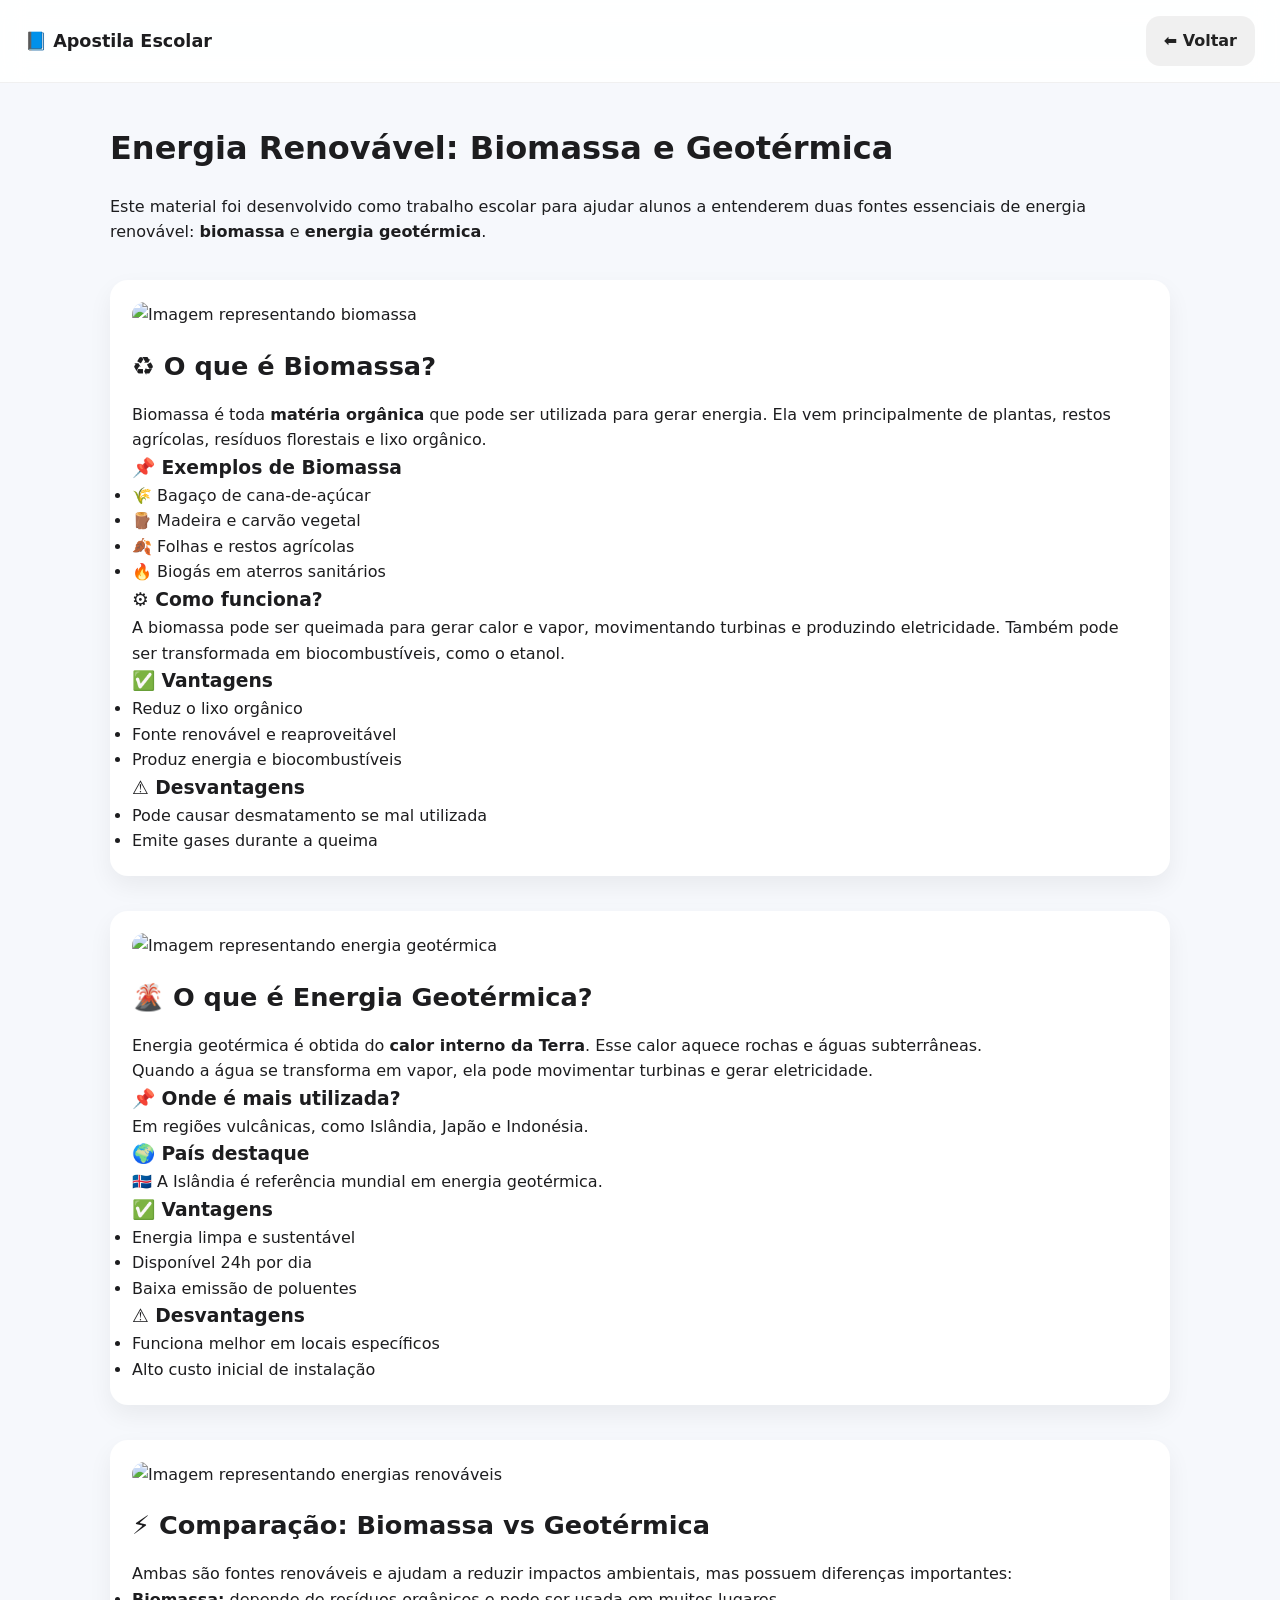
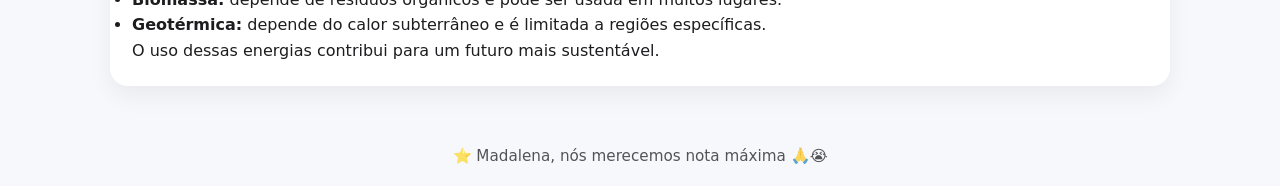
==== apostila.html @ 8b4dd4bb "Initial commit" ====
<!DOCTYPE html>
<html lang="pt-br">
<head>
  <meta charset="UTF-8">
  <meta name="viewport" content="width=device-width, initial-scale=1.0">

  <title>Apostila | Biomassa e Energia Geotérmica</title>
  <meta name="description" content="Apostila completa sobre Biomassa e Energia Geotérmica com explicações claras e exemplos.">

  <link rel="stylesheet" href="style.css">
</head>

<body class="page">

<header class="topbar">
  <h2>📘 Apostila Escolar</h2>
  <a href="index.html" class="btn secondary">⬅ Voltar</a>
</header>

<main class="main">

<section class="content">

  <h1>Energia Renovável: Biomassa e Geotérmica</h1>

  <p class="intro">
    Este material foi desenvolvido como trabalho escolar para ajudar alunos
    a entenderem duas fontes essenciais de energia renovável:
    <strong>biomassa</strong> e <strong>energia geotérmica</strong>.
  </p>

  <!-- BIOMASSA -->
  <article class="card big">

    <img class="banner"
      src=""
      alt="Imagem representando biomassa">

    <h2>♻️ O que é Biomassa?</h2>

    <p>
      Biomassa é toda <strong>matéria orgânica</strong> que pode ser utilizada
      para gerar energia. Ela vem principalmente de plantas, restos agrícolas,
      resíduos florestais e lixo orgânico.
    </p>

    <h3>📌 Exemplos de Biomassa</h3>
    <ul>
      <li>🌾 Bagaço de cana-de-açúcar</li>
      <li>🪵 Madeira e carvão vegetal</li>
      <li>🍂 Folhas e restos agrícolas</li>
      <li>🔥 Biogás em aterros sanitários</li>
    </ul>

    <h3>⚙️ Como funciona?</h3>
    <p>
      A biomassa pode ser queimada para gerar calor e vapor,
      movimentando turbinas e produzindo eletricidade.
      Também pode ser transformada em biocombustíveis, como o etanol.
    </p>

    <h3>✅ Vantagens</h3>
    <ul>
      <li>Reduz o lixo orgânico</li>
      <li>Fonte renovável e reaproveitável</li>
      <li>Produz energia e biocombustíveis</li>
    </ul>

    <h3>⚠️ Desvantagens</h3>
    <ul>
      <li>Pode causar desmatamento se mal utilizada</li>
      <li>Emite gases durante a queima</li>
    </ul>

  </article>

  <!-- GEOTÉRMICA -->
  <article class="card big">

    <img class="banner"
      src=""
      alt="Imagem representando energia geotérmica">

    <h2>🌋 O que é Energia Geotérmica?</h2>

    <p>
      Energia geotérmica é obtida do <strong>calor interno da Terra</strong>.
      Esse calor aquece rochas e águas subterrâneas.
    </p>

    <p>
      Quando a água se transforma em vapor, ela pode movimentar turbinas
      e gerar eletricidade.
    </p>

    <h3>📌 Onde é mais utilizada?</h3>
    <p>
      Em regiões vulcânicas, como Islândia, Japão e Indonésia.
    </p>

    <h3>🌍 País destaque</h3>
    <p>🇮🇸 A Islândia é referência mundial em energia geotérmica.</p>

    <h3>✅ Vantagens</h3>
    <ul>
      <li>Energia limpa e sustentável</li>
      <li>Disponível 24h por dia</li>
      <li>Baixa emissão de poluentes</li>
    </ul>

    <h3>⚠️ Desvantagens</h3>
    <ul>
      <li>Funciona melhor em locais específicos</li>
      <li>Alto custo inicial de instalação</li>
    </ul>

  </article>

  <!-- COMPARAÇÃO -->
  <article class="card big">

    <img class="banner"
      src=""
      alt="Imagem representando energias renováveis">

    <h2>⚡ Comparação: Biomassa vs Geotérmica</h2>

    <p>
      Ambas são fontes renováveis e ajudam a reduzir impactos ambientais,
      mas possuem diferenças importantes:
    </p>

    <ul>
      <li><strong>Biomassa:</strong> depende de resíduos orgânicos e pode ser usada em muitos lugares.</li>
      <li><strong>Geotérmica:</strong> depende do calor subterrâneo e é limitada a regiões específicas.</li>
    </ul>

    <p>
      O uso dessas energias contribui para um futuro mais sustentável.
    </p>

  </article>

</section>

</main>

<footer class="footer">
  ⭐ Madalena, nós merecemos nota máxima 🙏😭
</footer>

<script src="script.js"></script>
</body>
</html>
---- style.css ----
* {
  margin: 0;
  padding: 0;
  box-sizing: border-box;
}

html {
  scroll-behavior: smooth;
}

body {
  font-family: "Inter", system-ui, sans-serif;
  background: #f6f8fc;
  color: #1d1d1f;
  line-height: 1.6;
  transition: background 0.3s, color 0.3s;
}

img {
  max-width: 100%;
  display: block;
}

a {
  text-decoration: none;
}

.page {
  min-height: 100vh;
  display: flex;
  flex-direction: column;
}

.main {
  flex: 1;
  width: 100%;
  max-width: 1100px;
  margin: auto;
  padding: 40px 20px;
}

/* TOPBAR */
.topbar {
  position: sticky;
  top: 0;
  z-index: 99;
  background: rgba(255, 255, 255, 0.9);
  backdrop-filter: blur(12px);

  display: flex;
  justify-content: space-between;
  align-items: center;

  padding: 16px 25px;
  border-bottom: 1px solid rgba(0,0,0,0.06);
}

.topbar h2 {
  font-size: 1.1rem;
  font-weight: 700;
}

/* MENU */
nav {
  display: flex;
  gap: 14px;
  align-items: center;
}

nav a {
  font-weight: 600;
  color: #333;
  padding: 8px 10px;
  border-radius: 10px;
  transition: 0.2s;
}

nav a:hover {
  background: rgba(13,110,168,0.12);
  color: #0d6ea8;
}

/* MOBILE */
#mobileBtn {
  display: none;
  font-size: 1.4rem;
  background: none;
  border: none;
  cursor: pointer;
}

#menu.active {
  display: flex;
  flex-direction: column;
  position: absolute;
  top: 65px;
  right: 15px;
  background: white;
  padding: 15px;
  border-radius: 16px;
  box-shadow: 0 15px 35px rgba(0,0,0,0.15);
}

/* BUTTONS */
.btn {
  padding: 12px 18px;
  border-radius: 14px;
  border: none;
  font-weight: 700;
  cursor: pointer;
  transition: 0.25s;
  display: inline-block;
}

.primary {
  background: linear-gradient(135deg, #0d6ea8, #00b7ff);
  color: white;
}

.primary:hover {
  transform: translateY(-2px);
  opacity: 0.95;
}

.secondary {
  background: rgba(0,0,0,0.06);
  color: #222;
}

.secondary:hover {
  background: rgba(0,0,0,0.12);
}

.danger {
  background: #e74c3c;
  color: white;
}

/* HERO */
.hero {
  text-align: center;
  padding: 90px 20px;
}

.hero h1 {
  font-size: clamp(2rem, 5vw, 3.2rem);
  font-weight: 800;
}

.hero p {
  max-width: 650px;
  margin: 18px auto;
  font-size: 1.1rem;
  opacity: 0.85;
}

.heroBtns {
  margin-top: 25px;
  display: flex;
  justify-content: center;
  gap: 15px;
  flex-wrap: wrap;
}

/* CARDS */
.content h1 {
  font-size: 2rem;
  margin-bottom: 20px;
}

.content h2 {
  font-size: 1.6rem;
  margin-bottom: 15px;
}

.cards {
  display: grid;
  grid-template-columns: repeat(auto-fit, minmax(260px, 1fr));
  gap: 22px;
}

.card {
  background: white;
  border-radius: 18px;
  padding: 22px;
  box-shadow: 0 10px 25px rgba(0,0,0,0.06);
  transition: 0.25s;
}

.card:hover {
  transform: translateY(-4px);
}

.card.big {
  margin-top: 35px;
}

.banner {
  border-radius: 18px;
  margin-bottom: 18px;
}

/* QUIZ */
.quiz {
  text-align: center;
  padding: 30px;
}

.quiz input {
  width: 100%;
  max-width: 340px;
  padding: 14px;
  border-radius: 14px;
  border: 1px solid rgba(0,0,0,0.15);
  margin: 15px auto;
  font-size: 1rem;
}

#answers {
  margin-top: 25px;
  display: grid;
  gap: 12px;
}

.progressBar {
  width: 100%;
  max-width: 420px;
  height: 14px;
  background: rgba(0,0,0,0.1);
  border-radius: 20px;
  margin: 20px auto;
}

#progressFill {
  height: 100%;
  width: 0%;
  border-radius: 20px;
  background: linear-gradient(90deg, #0d6ea8, #00c6ff);
  transition: 0.4s;
}

.correct {
  background: #2ecc71 !important;
  color: white;
}

.wrong {
  background: #e74c3c !important;
  color: white;
}

/* FOOTER */
.footer {
  text-align: center;
  padding: 18px;
  font-size: 0.95rem;
  opacity: 0.75;
}

/* DARK MODE */
body.dark {
  background: #0f1115;
  color: white;
}

body.dark .topbar {
  background: rgba(20,20,20,0.9);
}

body.dark nav a {
  color: white;
}

body.dark .card {
  background: #1b1e24;
}

body.dark .secondary {
  background: rgba(255,255,255,0.12);
  color: white;
}

body.dark input {
  background: #1b1e24;
  color: white;
  border: 1px solid rgba(255,255,255,0.2);
}

/* RESPONSIVE */
@media (max-width: 768px) {
  nav {
    display: none;
  }

  #mobileBtn {
    display: block;
  }

  .hero {
    padding: 60px 15px;
  }
}

/* ====================================== */
/* 📱 RESPONSIVIDADE PREMIUM FINAL */
/* ====================================== */


/* =============================== */
/* TABLET / TELAS MÉDIAS */
/* =============================== */
@media (max-width: 900px) {

  .main {
    padding: 25px 15px;
  }

  .topbar {
    padding: 14px 18px;
  }

  .topbar h2 {
    font-size: 1rem;
  }

  .content h1 {
    font-size: 1.8rem;
    text-align: center;
  }

  .content h2 {
    font-size: 1.4rem;
    text-align: center;
  }

  .card.big {
    padding: 18px;
  }

  .footer {
    font-size: 0.9rem;
  }
}


/* =============================== */
/* 📱 MOBILE PERFEITO */
/* =============================== */
@media (max-width: 768px) {

  /* 🔥 MENU MOBILE ORGANIZADO */
  nav {
    display: none;
  }

  #mobileBtn {
    display: block;
    font-size: 1.8rem;
  }

  #menu.active {
    display: flex;
    flex-direction: column;
    gap: 14px;

    position: absolute;
    top: 70px;
    right: 15px;

    width: 90%;
    max-width: 320px;

    padding: 18px;
    border-radius: 18px;

    background: white;
    box-shadow: 0 20px 40px rgba(0,0,0,0.2);

    animation: slideDown 0.35s ease;
  }

  @keyframes slideDown {
    from {
      opacity: 0;
      transform: translateY(-15px);
    }
    to {
      opacity: 1;
      transform: translateY(0);
    }
  }

  body.dark #menu.active {
    background: #1b1e24;
  }

  /* 🔥 HERO AJUSTADO */
  .hero {
    padding: 55px 15px;
  }

  .hero h1 {
    font-size: 2rem;
  }

  .hero p {
    font-size: 1rem;
    padding: 0 8px;
  }

  /* ✅ BOTÕES EMPILHADOS */
  .heroBtns {
    flex-direction: column;
    align-items: center;
    gap: 12px;
  }

  .btn {
    width: 100%;
    max-width: 320px;
    text-align: center;
  }

  /* ✅ CARDS EM COLUNA AUTOMÁTICA */
  .cards {
    grid-template-columns: 1fr;
    gap: 18px;
  }

  .card {
    padding: 18px;
  }

  /* 📘 APOSTILA MAIS CONFORTÁVEL */
  article.card.big p,
  article.card.big li {
    font-size: 1rem;
    line-height: 1.6;
  }

  /* ✅ IMAGENS RESPONSIVAS */
  .banner {
    max-height: 200px;
    object-fit: cover;
  }

  /* 🎮 QUIZ MOBILE CONFORTÁVEL */
  .quiz {
    padding: 20px 10px;
  }

  .quiz h1 {
    font-size: 1.6rem;
  }

  .quiz input {
    width: 95%;
    font-size: 1rem;
  }

  #answers {
    gap: 12px;
  }

  #answers button {
    font-size: 1rem;
    padding: 14px;
    border-radius: 14px;
  }

  /* PROGRESS BAR MENOR */
  .progressBar {
    width: 95%;
    height: 12px;
  }

  /* FOOTER AJUSTADO */
  .footer {
    padding: 15px;
    font-size: 0.85rem;
    text-align: center;
  }
}


/* =============================== */
/* 📱 CELULARES PEQUENOS */
/* =============================== */
@media (max-width: 480px) {

  /* TOPBAR ADAPTADO */
  .topbar {
    flex-direction: column;
    gap: 10px;
    text-align: center;
  }

  .topbar a {
    width: 100%;
    max-width: 250px;
  }

  /* HERO MENOR */
  .hero h1 {
    font-size: 1.75rem;
  }

  .hero p {
    font-size: 0.95rem;
  }

  /* CARDS MAIS LEVES */
  .card {
    padding: 15px;
  }

  /* QUIZ INPUT */
  .quiz input {
    padding: 12px;
    font-size: 0.95rem;
  }

  /* FOOTER MENOR */
  .footer {
    font-size: 0.8rem;
  }
}
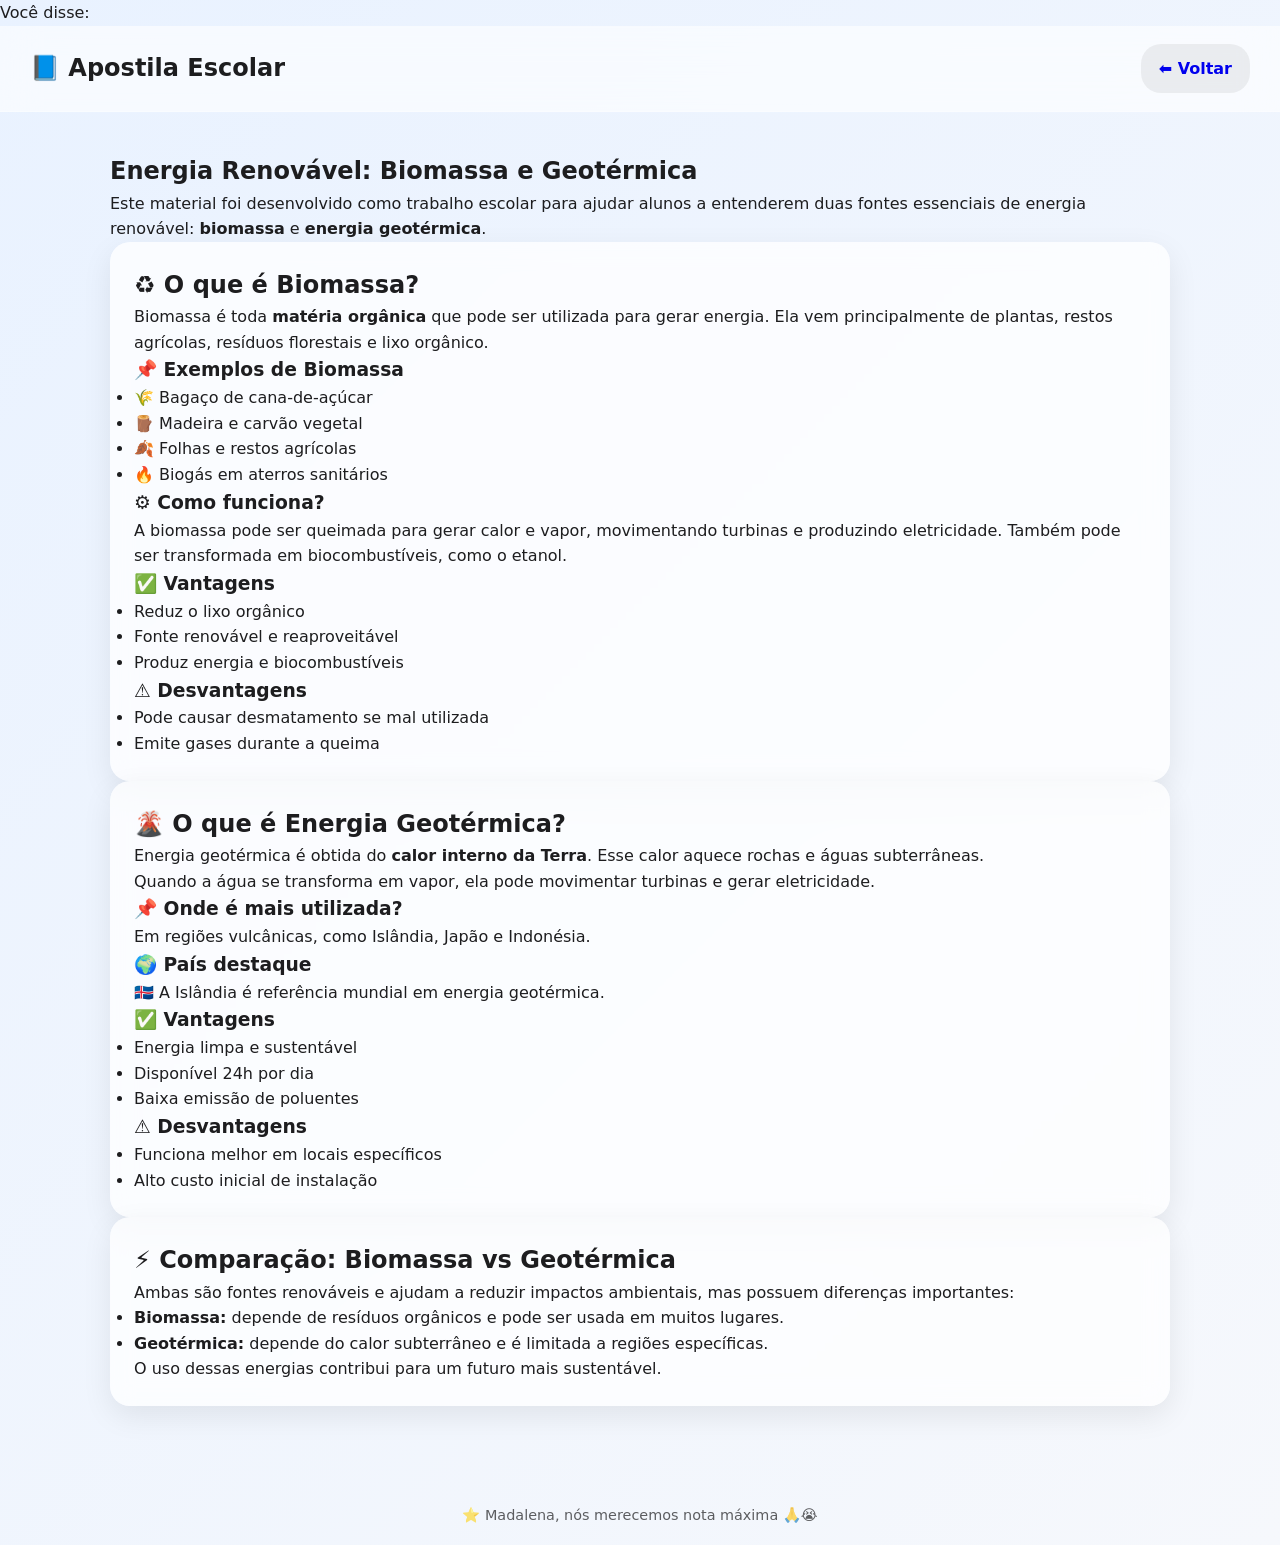
==== commit 2780dd79: "......" ====
--- a/apostila.html
+++ b/apostila.html
@@ -1,3 +1,5 @@
+
+Você disse:
 <!DOCTYPE html>
 <html lang="pt-br">
 <head>
@@ -32,9 +34,6 @@
   <!-- BIOMASSA -->
   <article class="card big">
 
-    <img class="banner"
-      src=""
-      alt="Imagem representando biomassa">
 
     <h2>♻️ O que é Biomassa?</h2>
 
@@ -77,9 +76,6 @@
   <!-- GEOTÉRMICA -->
   <article class="card big">
 
-    <img class="banner"
-      src=""
-      alt="Imagem representando energia geotérmica">
 
     <h2>🌋 O que é Energia Geotérmica?</h2>
 
@@ -119,9 +115,6 @@
   <!-- COMPARAÇÃO -->
   <article class="card big">
 
-    <img class="banner"
-      src=""
-      alt="Imagem representando energias renováveis">
 
     <h2>⚡ Comparação: Biomassa vs Geotérmica</h2>
 
@@ -151,4 +144,4 @@
 
 <script src="script.js"></script>
 </body>
-</html>
+</html>
--- a/style.css
+++ b/style.css
@@ -4,16 +4,22 @@
   box-sizing: border-box;
 }
 
-html {
-  scroll-behavior: smooth;
+html, body {
+  overflow-x: hidden; /* 🔥 remove scroll lateral */
 }
 
 body {
   font-family: "Inter", system-ui, sans-serif;
-  background: #f6f8fc;
+  min-height: 100vh;
+  background: linear-gradient(135deg, #e9f2ff, #f6f8fc);
   color: #1d1d1f;
   line-height: 1.6;
-  transition: background 0.3s, color 0.3s;
+  transition: 0.4s;
+}
+
+body.dark {
+  background: linear-gradient(135deg, #0f1115, #141824);
+  color: #f5f5f5;
 }
 
 img {
@@ -29,6 +35,12 @@
   min-height: 100vh;
   display: flex;
   flex-direction: column;
+  animation: fadePage 0.6s ease;
+}
+
+@keyframes fadePage {
+  from { opacity: 0; transform: translateY(10px); }
+  to { opacity: 1; transform: translateY(0); }
 }
 
 .main {
@@ -36,31 +48,37 @@
   width: 100%;
   max-width: 1100px;
   margin: auto;
-  padding: 40px 20px;
-}
-
-/* TOPBAR */
+  padding: 40px 20px 80px;
+}
+
+/* ================= TOPBAR GLASS ================= */
+
 .topbar {
   position: sticky;
   top: 0;
-  z-index: 99;
-  background: rgba(255, 255, 255, 0.9);
-  backdrop-filter: blur(12px);
+  z-index: 999;
+
+  background: rgba(255, 255, 255, 0.6);
+  backdrop-filter: blur(18px);
+  -webkit-backdrop-filter: blur(18px);
+
+  border-bottom: 1px solid rgba(255,255,255,0.3);
 
   display: flex;
   justify-content: space-between;
   align-items: center;
 
-  padding: 16px 25px;
-  border-bottom: 1px solid rgba(0,0,0,0.06);
-}
-
-.topbar h2 {
-  font-size: 1.1rem;
-  font-weight: 700;
-}
-
-/* MENU */
+  padding: 18px 30px;
+  transition: 0.4s;
+}
+
+body.dark .topbar {
+  background: rgba(15, 17, 21, 0.6);
+  border-bottom: 1px solid rgba(255,255,255,0.08);
+}
+
+/* ================= NAV ================= */
+
 nav {
   display: flex;
   gap: 14px;
@@ -69,46 +87,87 @@
 
 nav a {
   font-weight: 600;
-  color: #333;
-  padding: 8px 10px;
+  color: inherit;
+  padding: 8px 12px;
+  border-radius: 12px;
+  transition: 0.3s;
+}
+
+nav a:hover {
+  background: rgba(13,110,168,0.15);
+}
+
+/* ================= HAMBURGER ================= */
+
+.hamburger {
+  width: 30px;
+  height: 22px;
+  position: relative;
+  border: none;
+  background: none;
+  cursor: pointer;
+  display: none;
+}
+
+.hamburger span {
+  position: absolute;
+  height: 3px;
+  width: 100%;
+  background: #111;
   border-radius: 10px;
-  transition: 0.2s;
-}
-
-nav a:hover {
-  background: rgba(13,110,168,0.12);
-  color: #0d6ea8;
-}
-
-/* MOBILE */
-#mobileBtn {
-  display: none;
-  font-size: 1.4rem;
-  background: none;
-  border: none;
-  cursor: pointer;
+  transition: 0.4s;
+}
+
+.hamburger span:nth-child(1){ top: 0; }
+.hamburger span:nth-child(2){ top: 9px; }
+.hamburger span:nth-child(3){ top: 18px; }
+
+.hamburger.active span:nth-child(1){
+  transform: rotate(45deg);
+  top: 9px;
+}
+
+.hamburger.active span:nth-child(2){
+  opacity: 0;
+}
+
+.hamburger.active span:nth-child(3){
+  transform: rotate(-45deg);
+  top: 9px;
+}
+
+body.dark .hamburger span {
+  background: white;
 }
 
 #menu.active {
   display: flex;
   flex-direction: column;
   position: absolute;
-  top: 65px;
-  right: 15px;
-  background: white;
-  padding: 15px;
-  border-radius: 16px;
-  box-shadow: 0 15px 35px rgba(0,0,0,0.15);
-}
-
-/* BUTTONS */
+  top: 70px;
+  right: 20px;
+  width: 90%;
+  max-width: 300px;
+  padding: 20px;
+  border-radius: 20px;
+  background: rgba(255,255,255,0.9);
+  backdrop-filter: blur(20px);
+  box-shadow: 0 20px 40px rgba(0,0,0,0.2);
+}
+
+body.dark #menu.active {
+  background: rgba(27,30,36,0.95);
+}
+
+/* ================= BUTTONS ================= */
+
 .btn {
   padding: 12px 18px;
-  border-radius: 14px;
+  border-radius: 20px;
   border: none;
   font-weight: 700;
   cursor: pointer;
-  transition: 0.25s;
+  transition: 0.3s;
   display: inline-block;
 }
 
@@ -117,60 +176,47 @@
   color: white;
 }
 
+body.dark .primary {
+  background: linear-gradient(135deg, #1e88e5, #42a5f5);
+}
+
 .primary:hover {
-  transform: translateY(-2px);
-  opacity: 0.95;
+  transform: translateY(-3px);
 }
 
 .secondary {
   background: rgba(0,0,0,0.06);
-  color: #222;
-}
-
-.secondary:hover {
-  background: rgba(0,0,0,0.12);
-}
-
-.danger {
-  background: #e74c3c;
-  color: white;
-}
-
-/* HERO */
+}
+
+body.dark .secondary {
+  background: rgba(255,255,255,0.12);
+}
+
+/* ================= HERO ================= */
+
 .hero {
   text-align: center;
   padding: 90px 20px;
 }
 
-.hero h1 {
-  font-size: clamp(2rem, 5vw, 3.2rem);
-  font-weight: 800;
-}
-
-.hero p {
-  max-width: 650px;
-  margin: 18px auto;
-  font-size: 1.1rem;
-  opacity: 0.85;
-}
-
-.heroBtns {
-  margin-top: 25px;
-  display: flex;
-  justify-content: center;
-  gap: 15px;
-  flex-wrap: wrap;
-}
-
-/* CARDS */
-.content h1 {
-  font-size: 2rem;
-  margin-bottom: 20px;
-}
-
-.content h2 {
-  font-size: 1.6rem;
-  margin-bottom: 15px;
+/* ================= CARDS PREMIUM ================= */
+
+.card {
+  background: rgba(255,255,255,0.75);
+  backdrop-filter: blur(12px);
+  border-radius: 20px;
+  padding: 24px;
+  box-shadow: 0 10px 30px rgba(0,0,0,0.08);
+  transition: 0.4s ease;
+}
+
+.card:hover {
+  transform: translateY(-8px) scale(1.02);
+  box-shadow: 0 25px 60px rgba(0,0,0,0.15);
+}
+
+body.dark .card {
+  background: rgba(27,30,36,0.8);
 }
 
 .cards {
@@ -179,41 +225,11 @@
   gap: 22px;
 }
 
-.card {
-  background: white;
-  border-radius: 18px;
-  padding: 22px;
-  box-shadow: 0 10px 25px rgba(0,0,0,0.06);
-  transition: 0.25s;
-}
-
-.card:hover {
-  transform: translateY(-4px);
-}
-
-.card.big {
-  margin-top: 35px;
-}
-
-.banner {
-  border-radius: 18px;
-  margin-bottom: 18px;
-}
-
-/* QUIZ */
+/* ================= QUIZ ================= */
+
 .quiz {
   text-align: center;
   padding: 30px;
-}
-
-.quiz input {
-  width: 100%;
-  max-width: 340px;
-  padding: 14px;
-  border-radius: 14px;
-  border: 1px solid rgba(0,0,0,0.15);
-  margin: 15px auto;
-  font-size: 1rem;
 }
 
 #answers {
@@ -239,289 +255,279 @@
   transition: 0.4s;
 }
 
-.correct {
-  background: #2ecc71 !important;
-  color: white;
-}
-
-.wrong {
-  background: #e74c3c !important;
-  color: white;
-}
-
-/* FOOTER */
+.correct { background: #2ecc71 !important; color: white; }
+.wrong { background: #e74c3c !important; color: white; }
+
+/* ================= RANKING ANIMATION ================= */
+
+@keyframes fadeUp {
+  from { opacity: 0; transform: translateY(10px); }
+  to { opacity: 1; transform: translateY(0); }
+}
+
+/* ================= FOOTER ================= */
+
 .footer {
   text-align: center;
   padding: 18px;
-  font-size: 0.95rem;
-  opacity: 0.75;
-}
-
-/* DARK MODE */
-body.dark {
-  background: #0f1115;
+  font-size: 0.9rem;
+  opacity: 0.7;
+}
+
+/* ================= RESPONSIVE ================= */
+
+@media (max-width: 768px) {
+
+  nav { display: none; }
+  .hamburger { display: block; }
+
+  .cards { grid-template-columns: 1fr; }
+
+  .hero { padding: 60px 15px; }
+
+}
+
+/* ================= EFEITO RESPOSTA CORRETA / ERRADA ================= */
+
+.btn.correct {
+  background: #16a34a !important;
   color: white;
-}
-
-body.dark .topbar {
-  background: rgba(20,20,20,0.9);
-}
-
-body.dark nav a {
+  transform: scale(1.05);
+  box-shadow: 0 0 15px rgba(22, 163, 74, 0.6);
+}
+
+.btn.wrong {
+  background: #dc2626 !important;
   color: white;
-}
-
-body.dark .card {
-  background: #1b1e24;
-}
-
-body.dark .secondary {
-  background: rgba(255,255,255,0.12);
+  transform: scale(1.05);
+  box-shadow: 0 0 15px rgba(220, 38, 38, 0.6);
+}
+
+.btn.disabled {
+  pointer-events: none;
+  opacity: 0.7;
+}
+
+/* ================= TELA FINAL ================= */
+
+.result-card {
+  background: var(--card-bg, #ffffff);
+  padding: 40px;
+  border-radius: 16px;
+  text-align: center;
+  max-width: 600px;
+  margin: auto;
+  box-shadow: 0 10px 40px rgba(0,0,0,0.1);
+  animation: fadeUp 0.6s ease forwards;
+}
+
+.result-card h2 {
+  font-size: 28px;
+  margin-bottom: 10px;
+}
+
+.result-card h3 {
+  margin-bottom: 15px;
+  color: #16a34a;
+}
+
+.result-score {
+  font-size: 24px;
+  font-weight: bold;
+  margin: 15px 0;
+}
+
+.result-bar {
+  background: #e5e7eb;
+  border-radius: 10px;
+  height: 18px;
+  overflow: hidden;
+  margin: 15px 0;
+}
+
+.result-fill {
+  height: 100%;
+  background: linear-gradient(90deg, #16a34a, #22c55e);
+  transition: width 0.6s ease;
+}
+
+.result-buttons {
+  margin-top: 20px;
+  display: flex;
+  gap: 15px;
+  justify-content: center;
+  flex-wrap: wrap;
+}
+
+/* ================= FUNDO COM PARTÍCULAS ================= */
+
+#particles {
+  position: fixed;
+  inset: 0;
+  z-index: -1;
+  background: radial-gradient(circle at center, rgba(0,150,255,0.08), transparent 70%);
+  overflow: hidden;
+}
+
+.particle {
+  position: absolute;
+  width: 4px;
+  height: 4px;
+  background: rgba(0,150,255,0.4);
+  border-radius: 50%;
+  animation: floatParticle linear infinite;
+}
+
+@keyframes floatParticle {
+  from { transform: translateY(100vh); }
+  to { transform: translateY(-10vh); }
+}
+
+/* ================= CARROSSEL 3D CIRCULAR ================= */
+
+.carousel {
+  perspective: 1800px;
+  max-width: 900px; /* menor */
+  height: 300px;
+  margin: 60px auto;
+  position: relative;
+}
+
+.carousel-track {
+  position: relative;
+  width: 100%;
+  height: 100%;
+  transform-style: preserve-3d;
+  transition: transform 1.2s cubic-bezier(0.22, 1, 0.36, 1);
+}
+
+.plant-card {
+  position: absolute;
+  width: 260px; /* menor */
+  top: 50%;
+  left: 50%;
+  border-radius: 18px;
+  overflow: hidden;
+  cursor: pointer;
+
+  background: rgba(255,255,255,0.85);
+  backdrop-filter: blur(12px);
+
+  box-shadow: 0 30px 70px rgba(0,0,0,0.35);
+  transition: 1.2s ease;
+}
+
+body.dark .plant-card {
+  background: rgba(27,30,36,0.85);
+}
+
+.plant-card img {
+  width: 100%;
+  height: 170px;
+  object-fit: cover;
+}
+
+.plant-card h3 {
+  padding: 12px;
+  text-align: center;
+  font-size: 0.9rem;
+}
+
+/* ================= LUZ DINÂMICA ================= */
+
+.carousel::after {
+  content: "";
+  position: absolute;
+  width: 300px;
+  height: 300px;
+  background: radial-gradient(circle, rgba(0,150,255,0.25), transparent 70%);
+  top: 50%;
+  left: 50%;
+  transform: translate(-50%, -50%);
+  pointer-events: none;
+  transition: 1s ease;
+}
+
+/* ================= SETAS PREMIUM ================= */
+
+.carousel-btn {
+  position: absolute;
+  top: 50%;
+  transform: translateY(-50%);
+  width: 45px;
+  height: 45px;
+  border-radius: 50%;
+  border: none;
+  cursor: pointer;
+  font-size: 20px;
+
+  background: rgba(255,255,255,0.8);
+  backdrop-filter: blur(10px);
+  box-shadow: 0 10px 25px rgba(0,0,0,0.2);
+
+  transition: 0.3s ease;
+}
+
+.carousel-btn:hover {
+  transform: translateY(-50%) scale(1.15);
+  background: #0d6ea8;
   color: white;
 }
 
-body.dark input {
-  background: #1b1e24;
+.prev { left: -60px; }
+.next { right: -60px; }
+
+body.dark .carousel-btn {
+  background: rgba(30,30,30,0.8);
   color: white;
-  border: 1px solid rgba(255,255,255,0.2);
-}
-
-/* RESPONSIVE */
-@media (max-width: 768px) {
-  nav {
-    display: none;
-  }
-
-  #mobileBtn {
-    display: block;
-  }
-
-  .hero {
-    padding: 60px 15px;
-  }
-}
-
-/* ====================================== */
-/* 📱 RESPONSIVIDADE PREMIUM FINAL */
-/* ====================================== */
-
-
-/* =============================== */
-/* TABLET / TELAS MÉDIAS */
-/* =============================== */
-@media (max-width: 900px) {
-
-  .main {
-    padding: 25px 15px;
-  }
-
-  .topbar {
-    padding: 14px 18px;
-  }
-
-  .topbar h2 {
-    font-size: 1rem;
-  }
-
-  .content h1 {
-    font-size: 1.8rem;
-    text-align: center;
-  }
-
-  .content h2 {
-    font-size: 1.4rem;
-    text-align: center;
-  }
-
-  .card.big {
-    padding: 18px;
-  }
-
-  .footer {
-    font-size: 0.9rem;
-  }
-}
-
-
-/* =============================== */
-/* 📱 MOBILE PERFEITO */
-/* =============================== */
-@media (max-width: 768px) {
-
-  /* 🔥 MENU MOBILE ORGANIZADO */
-  nav {
-    display: none;
-  }
-
-  #mobileBtn {
-    display: block;
-    font-size: 1.8rem;
-  }
-
-  #menu.active {
-    display: flex;
-    flex-direction: column;
-    gap: 14px;
-
-    position: absolute;
-    top: 70px;
-    right: 15px;
-
-    width: 90%;
-    max-width: 320px;
-
-    padding: 18px;
-    border-radius: 18px;
-
-    background: white;
-    box-shadow: 0 20px 40px rgba(0,0,0,0.2);
-
-    animation: slideDown 0.35s ease;
-  }
-
-  @keyframes slideDown {
-    from {
-      opacity: 0;
-      transform: translateY(-15px);
-    }
-    to {
-      opacity: 1;
-      transform: translateY(0);
-    }
-  }
-
-  body.dark #menu.active {
-    background: #1b1e24;
-  }
-
-  /* 🔥 HERO AJUSTADO */
-  .hero {
-    padding: 55px 15px;
-  }
-
-  .hero h1 {
-    font-size: 2rem;
-  }
-
-  .hero p {
-    font-size: 1rem;
-    padding: 0 8px;
-  }
-
-  /* ✅ BOTÕES EMPILHADOS */
-  .heroBtns {
-    flex-direction: column;
-    align-items: center;
-    gap: 12px;
-  }
-
-  .btn {
-    width: 100%;
-    max-width: 320px;
-    text-align: center;
-  }
-
-  /* ✅ CARDS EM COLUNA AUTOMÁTICA */
-  .cards {
-    grid-template-columns: 1fr;
-    gap: 18px;
-  }
-
-  .card {
-    padding: 18px;
-  }
-
-  /* 📘 APOSTILA MAIS CONFORTÁVEL */
-  article.card.big p,
-  article.card.big li {
-    font-size: 1rem;
-    line-height: 1.6;
-  }
-
-  /* ✅ IMAGENS RESPONSIVAS */
-  .banner {
-    max-height: 200px;
-    object-fit: cover;
-  }
-
-  /* 🎮 QUIZ MOBILE CONFORTÁVEL */
-  .quiz {
-    padding: 20px 10px;
-  }
-
-  .quiz h1 {
-    font-size: 1.6rem;
-  }
-
-  .quiz input {
-    width: 95%;
-    font-size: 1rem;
-  }
-
-  #answers {
-    gap: 12px;
-  }
-
-  #answers button {
-    font-size: 1rem;
-    padding: 14px;
-    border-radius: 14px;
-  }
-
-  /* PROGRESS BAR MENOR */
-  .progressBar {
-    width: 95%;
-    height: 12px;
-  }
-
-  /* FOOTER AJUSTADO */
-  .footer {
-    padding: 15px;
-    font-size: 0.85rem;
-    text-align: center;
-  }
-}
-
-
-/* =============================== */
-/* 📱 CELULARES PEQUENOS */
-/* =============================== */
-@media (max-width: 480px) {
-
-  /* TOPBAR ADAPTADO */
-  .topbar {
-    flex-direction: column;
-    gap: 10px;
-    text-align: center;
-  }
-
-  .topbar a {
-    width: 100%;
-    max-width: 250px;
-  }
-
-  /* HERO MENOR */
-  .hero h1 {
-    font-size: 1.75rem;
-  }
-
-  .hero p {
-    font-size: 0.95rem;
-  }
-
-  /* CARDS MAIS LEVES */
-  .card {
-    padding: 15px;
-  }
-
-  /* QUIZ INPUT */
-  .quiz input {
-    padding: 12px;
-    font-size: 0.95rem;
-  }
-
-  /* FOOTER MENOR */
-  .footer {
-    font-size: 0.8rem;
-  }
-}
+}
+
+/* ================= MODAL ================= */
+
+.modal {
+  display: none;
+  position: fixed;
+  inset: 0;
+  background: rgba(0, 0, 0, 0.6);
+  justify-content: center;
+  align-items: center;
+  z-index: 999;
+}
+
+.modal-content {
+  position: relative; /* 🔥 ISSO RESOLVE */
+  background: #ffffff;
+  color: #222;
+  padding: 30px;
+  border-radius: 12px;
+  width: 90%;
+  max-width: 500px;
+  text-align: center;
+  box-shadow: 0 20px 40px rgba(0,0,0,0.2);
+  animation: fadeIn 0.3s ease;
+}
+
+.modal-content h3 {
+  margin-bottom: 15px;
+}
+
+.close {
+  position: absolute;
+  right: 20px;
+  top: 15px;
+  font-size: 22px;
+  cursor: pointer;
+}
+
+body.dark .modal-content {
+  background: #1e1e1e;
+  color: #ffffff;
+}
+
+body.dark .modal-content h3 {
+  color: #00e0ff;
+}
+
+body.dark .close {
+  color: #ffffff;
+}
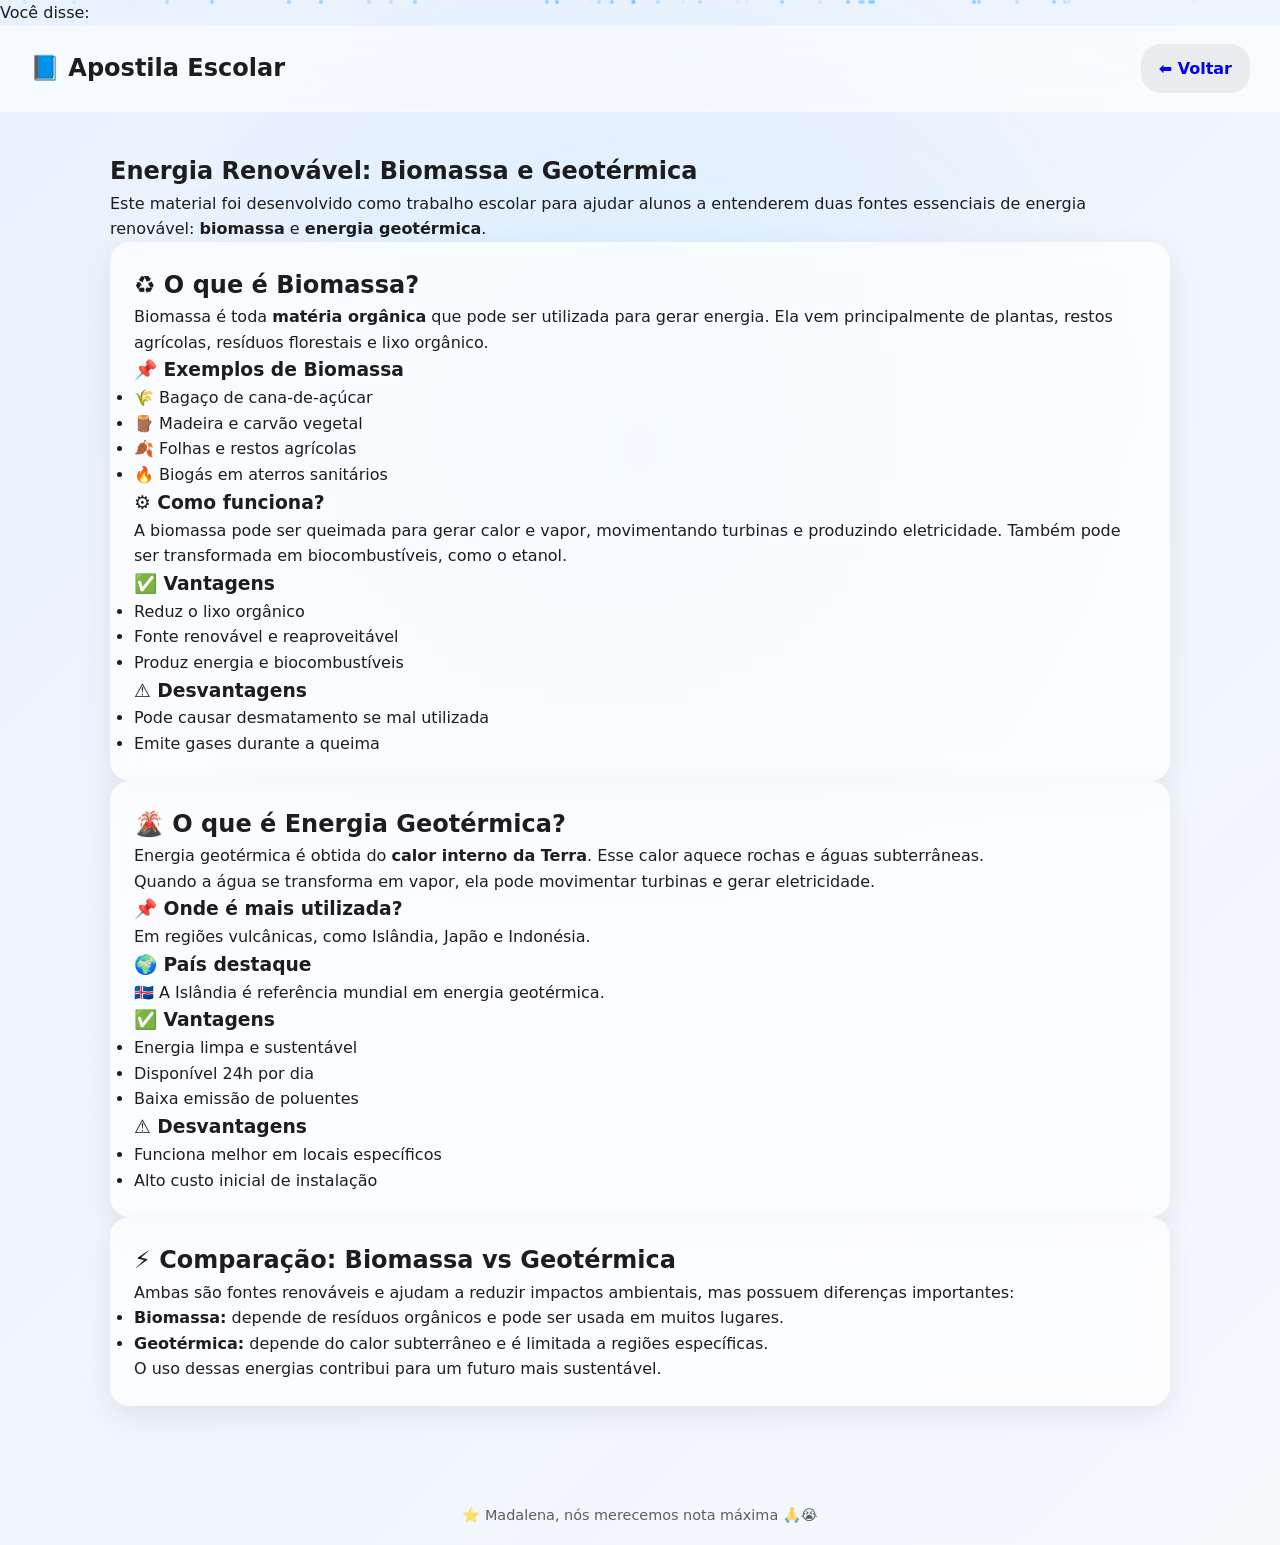
==== commit 3db16a09: ".," ====
--- a/apostila.html
+++ b/apostila.html
@@ -1,147 +1,148 @@
 
-Você disse:
-<!DOCTYPE html>
-<html lang="pt-br">
-<head>
-  <meta charset="UTF-8">
-  <meta name="viewport" content="width=device-width, initial-scale=1.0">
+  Você disse:
+  <!DOCTYPE html>
+  <html lang="pt-br">
+  <head>
+    <meta charset="UTF-8">
+    <meta name="viewport" content="width=device-width, initial-scale=1.0">
 
-  <title>Apostila | Biomassa e Energia Geotérmica</title>
-  <meta name="description" content="Apostila completa sobre Biomassa e Energia Geotérmica com explicações claras e exemplos.">
+    <title>Apostila | Biomassa e Energia Geotérmica</title>
+    <meta name="description" content="Apostila completa sobre Biomassa e Energia Geotérmica com explicações claras e exemplos.">
 
-  <link rel="stylesheet" href="style.css">
-</head>
+    <link rel="stylesheet" href="style.css">
+  </head>
 
-<body class="page">
+  <body class="page">
+    <div id="particles"></div>
 
-<header class="topbar">
-  <h2>📘 Apostila Escolar</h2>
-  <a href="index.html" class="btn secondary">⬅ Voltar</a>
-</header>
+  <header class="topbar">
+    <h2>📘 Apostila Escolar</h2>
+    <a href="index.html" class="btn secondary">⬅ Voltar</a>
+  </header>
 
-<main class="main">
+  <main class="main">
 
-<section class="content">
+  <section class="content">
 
-  <h1>Energia Renovável: Biomassa e Geotérmica</h1>
+    <h1>Energia Renovável: Biomassa e Geotérmica</h1>
 
-  <p class="intro">
-    Este material foi desenvolvido como trabalho escolar para ajudar alunos
-    a entenderem duas fontes essenciais de energia renovável:
-    <strong>biomassa</strong> e <strong>energia geotérmica</strong>.
-  </p>
+    <p class="intro">
+      Este material foi desenvolvido como trabalho escolar para ajudar alunos
+      a entenderem duas fontes essenciais de energia renovável:
+      <strong>biomassa</strong> e <strong>energia geotérmica</strong>.
+    </p>
 
-  <!-- BIOMASSA -->
-  <article class="card big">
+    <!-- BIOMASSA -->
+    <article class="card big">
 
 
-    <h2>♻️ O que é Biomassa?</h2>
+      <h2>♻️ O que é Biomassa?</h2>
 
-    <p>
-      Biomassa é toda <strong>matéria orgânica</strong> que pode ser utilizada
-      para gerar energia. Ela vem principalmente de plantas, restos agrícolas,
-      resíduos florestais e lixo orgânico.
-    </p>
+      <p>
+        Biomassa é toda <strong>matéria orgânica</strong> que pode ser utilizada
+        para gerar energia. Ela vem principalmente de plantas, restos agrícolas,
+        resíduos florestais e lixo orgânico.
+      </p>
 
-    <h3>📌 Exemplos de Biomassa</h3>
-    <ul>
-      <li>🌾 Bagaço de cana-de-açúcar</li>
-      <li>🪵 Madeira e carvão vegetal</li>
-      <li>🍂 Folhas e restos agrícolas</li>
-      <li>🔥 Biogás em aterros sanitários</li>
-    </ul>
+      <h3>📌 Exemplos de Biomassa</h3>
+      <ul>
+        <li>🌾 Bagaço de cana-de-açúcar</li>
+        <li>🪵 Madeira e carvão vegetal</li>
+        <li>🍂 Folhas e restos agrícolas</li>
+        <li>🔥 Biogás em aterros sanitários</li>
+      </ul>
 
-    <h3>⚙️ Como funciona?</h3>
-    <p>
-      A biomassa pode ser queimada para gerar calor e vapor,
-      movimentando turbinas e produzindo eletricidade.
-      Também pode ser transformada em biocombustíveis, como o etanol.
-    </p>
+      <h3>⚙️ Como funciona?</h3>
+      <p>
+        A biomassa pode ser queimada para gerar calor e vapor,
+        movimentando turbinas e produzindo eletricidade.
+        Também pode ser transformada em biocombustíveis, como o etanol.
+      </p>
 
-    <h3>✅ Vantagens</h3>
-    <ul>
-      <li>Reduz o lixo orgânico</li>
-      <li>Fonte renovável e reaproveitável</li>
-      <li>Produz energia e biocombustíveis</li>
-    </ul>
+      <h3>✅ Vantagens</h3>
+      <ul>
+        <li>Reduz o lixo orgânico</li>
+        <li>Fonte renovável e reaproveitável</li>
+        <li>Produz energia e biocombustíveis</li>
+      </ul>
 
-    <h3>⚠️ Desvantagens</h3>
-    <ul>
-      <li>Pode causar desmatamento se mal utilizada</li>
-      <li>Emite gases durante a queima</li>
-    </ul>
+      <h3>⚠️ Desvantagens</h3>
+      <ul>
+        <li>Pode causar desmatamento se mal utilizada</li>
+        <li>Emite gases durante a queima</li>
+      </ul>
 
-  </article>
+    </article>
 
-  <!-- GEOTÉRMICA -->
-  <article class="card big">
+    <!-- GEOTÉRMICA -->
+    <article class="card big">
 
 
-    <h2>🌋 O que é Energia Geotérmica?</h2>
+      <h2>🌋 O que é Energia Geotérmica?</h2>
 
-    <p>
-      Energia geotérmica é obtida do <strong>calor interno da Terra</strong>.
-      Esse calor aquece rochas e águas subterrâneas.
-    </p>
+      <p>
+        Energia geotérmica é obtida do <strong>calor interno da Terra</strong>.
+        Esse calor aquece rochas e águas subterrâneas.
+      </p>
 
-    <p>
-      Quando a água se transforma em vapor, ela pode movimentar turbinas
-      e gerar eletricidade.
-    </p>
+      <p>
+        Quando a água se transforma em vapor, ela pode movimentar turbinas
+        e gerar eletricidade.
+      </p>
 
-    <h3>📌 Onde é mais utilizada?</h3>
-    <p>
-      Em regiões vulcânicas, como Islândia, Japão e Indonésia.
-    </p>
+      <h3>📌 Onde é mais utilizada?</h3>
+      <p>
+        Em regiões vulcânicas, como Islândia, Japão e Indonésia.
+      </p>
 
-    <h3>🌍 País destaque</h3>
-    <p>🇮🇸 A Islândia é referência mundial em energia geotérmica.</p>
+      <h3>🌍 País destaque</h3>
+      <p>🇮🇸 A Islândia é referência mundial em energia geotérmica.</p>
 
-    <h3>✅ Vantagens</h3>
-    <ul>
-      <li>Energia limpa e sustentável</li>
-      <li>Disponível 24h por dia</li>
-      <li>Baixa emissão de poluentes</li>
-    </ul>
+      <h3>✅ Vantagens</h3>
+      <ul>
+        <li>Energia limpa e sustentável</li>
+        <li>Disponível 24h por dia</li>
+        <li>Baixa emissão de poluentes</li>
+      </ul>
 
-    <h3>⚠️ Desvantagens</h3>
-    <ul>
-      <li>Funciona melhor em locais específicos</li>
-      <li>Alto custo inicial de instalação</li>
-    </ul>
+      <h3>⚠️ Desvantagens</h3>
+      <ul>
+        <li>Funciona melhor em locais específicos</li>
+        <li>Alto custo inicial de instalação</li>
+      </ul>
 
-  </article>
+    </article>
 
-  <!-- COMPARAÇÃO -->
-  <article class="card big">
+    <!-- COMPARAÇÃO -->
+    <article class="card big">
 
 
-    <h2>⚡ Comparação: Biomassa vs Geotérmica</h2>
+      <h2>⚡ Comparação: Biomassa vs Geotérmica</h2>
 
-    <p>
-      Ambas são fontes renováveis e ajudam a reduzir impactos ambientais,
-      mas possuem diferenças importantes:
-    </p>
+      <p>
+        Ambas são fontes renováveis e ajudam a reduzir impactos ambientais,
+        mas possuem diferenças importantes:
+      </p>
 
-    <ul>
-      <li><strong>Biomassa:</strong> depende de resíduos orgânicos e pode ser usada em muitos lugares.</li>
-      <li><strong>Geotérmica:</strong> depende do calor subterrâneo e é limitada a regiões específicas.</li>
-    </ul>
+      <ul>
+        <li><strong>Biomassa:</strong> depende de resíduos orgânicos e pode ser usada em muitos lugares.</li>
+        <li><strong>Geotérmica:</strong> depende do calor subterrâneo e é limitada a regiões específicas.</li>
+      </ul>
 
-    <p>
-      O uso dessas energias contribui para um futuro mais sustentável.
-    </p>
+      <p>
+        O uso dessas energias contribui para um futuro mais sustentável.
+      </p>
 
-  </article>
+    </article>
 
-</section>
+  </section>
 
-</main>
+  </main>
 
-<footer class="footer">
-  ⭐ Madalena, nós merecemos nota máxima 🙏😭
-</footer>
+  <footer class="footer">
+    ⭐ Madalena, nós merecemos nota máxima 🙏😭
+  </footer>
 
-<script src="script.js"></script>
-</body>
-</html>+  <script src="script.js"></script>
+  </body>
+  </html>
--- a/style.css
+++ b/style.css
@@ -278,13 +278,87 @@
 
 @media (max-width: 768px) {
 
-  nav { display: none; }
-  .hamburger { display: block; }
-
-  .cards { grid-template-columns: 1fr; }
-
-  .hero { padding: 60px 15px; }
-
+  .carousel {
+    height: 260px;
+    perspective: none; /* remove 3D pesado */
+  }
+
+  .carousel-track {
+    transform-style: flat;
+    display: flex;
+    gap: 20px;
+    overflow-x: auto;
+    scroll-snap-type: x mandatory;
+    padding: 20px;
+  }
+
+  .plant-card {
+    position: relative;
+    flex: 0 0 220px;
+    top: auto;
+    left: auto;
+    transform: none !important;
+    scroll-snap-align: center;
+  }
+
+  .carousel::after {
+    display: none; /* remove luz dinâmica no mobile */
+  }
+
+  .prev, .next {
+    display: none; /* remove setas no celular */
+  }
+
+  nav {
+    display: none;
+  }
+
+  nav.active {
+    display: flex;
+  }
+
+  .hamburger {
+    display: block;
+  }
+
+}
+
+@media (max-width: 900px) {
+
+  .carousel {
+    perspective: none;
+    height: auto;
+  }
+
+  .carousel-track {
+    position: relative;
+    transform: none !important;
+    display: flex;
+    overflow-x: auto;
+    gap: 16px;
+    padding: 20px;
+  }
+
+  .plant-card {
+    position: relative;
+    top: auto;
+    left: auto;
+    transform: none !important;
+    flex: 0 0 260px;
+  }
+
+  .carousel::after {
+    display: none;
+  }
+
+  .carousel-btn {
+    display: none;
+  }
+
+}
+
+.hamburger {
+  z-index: 1001;
 }
 
 /* ================= EFEITO RESPOSTA CORRETA / ERRADA ================= */
@@ -530,4 +604,5 @@
 
 body.dark .close {
   color: #ffffff;
-}+}
+
